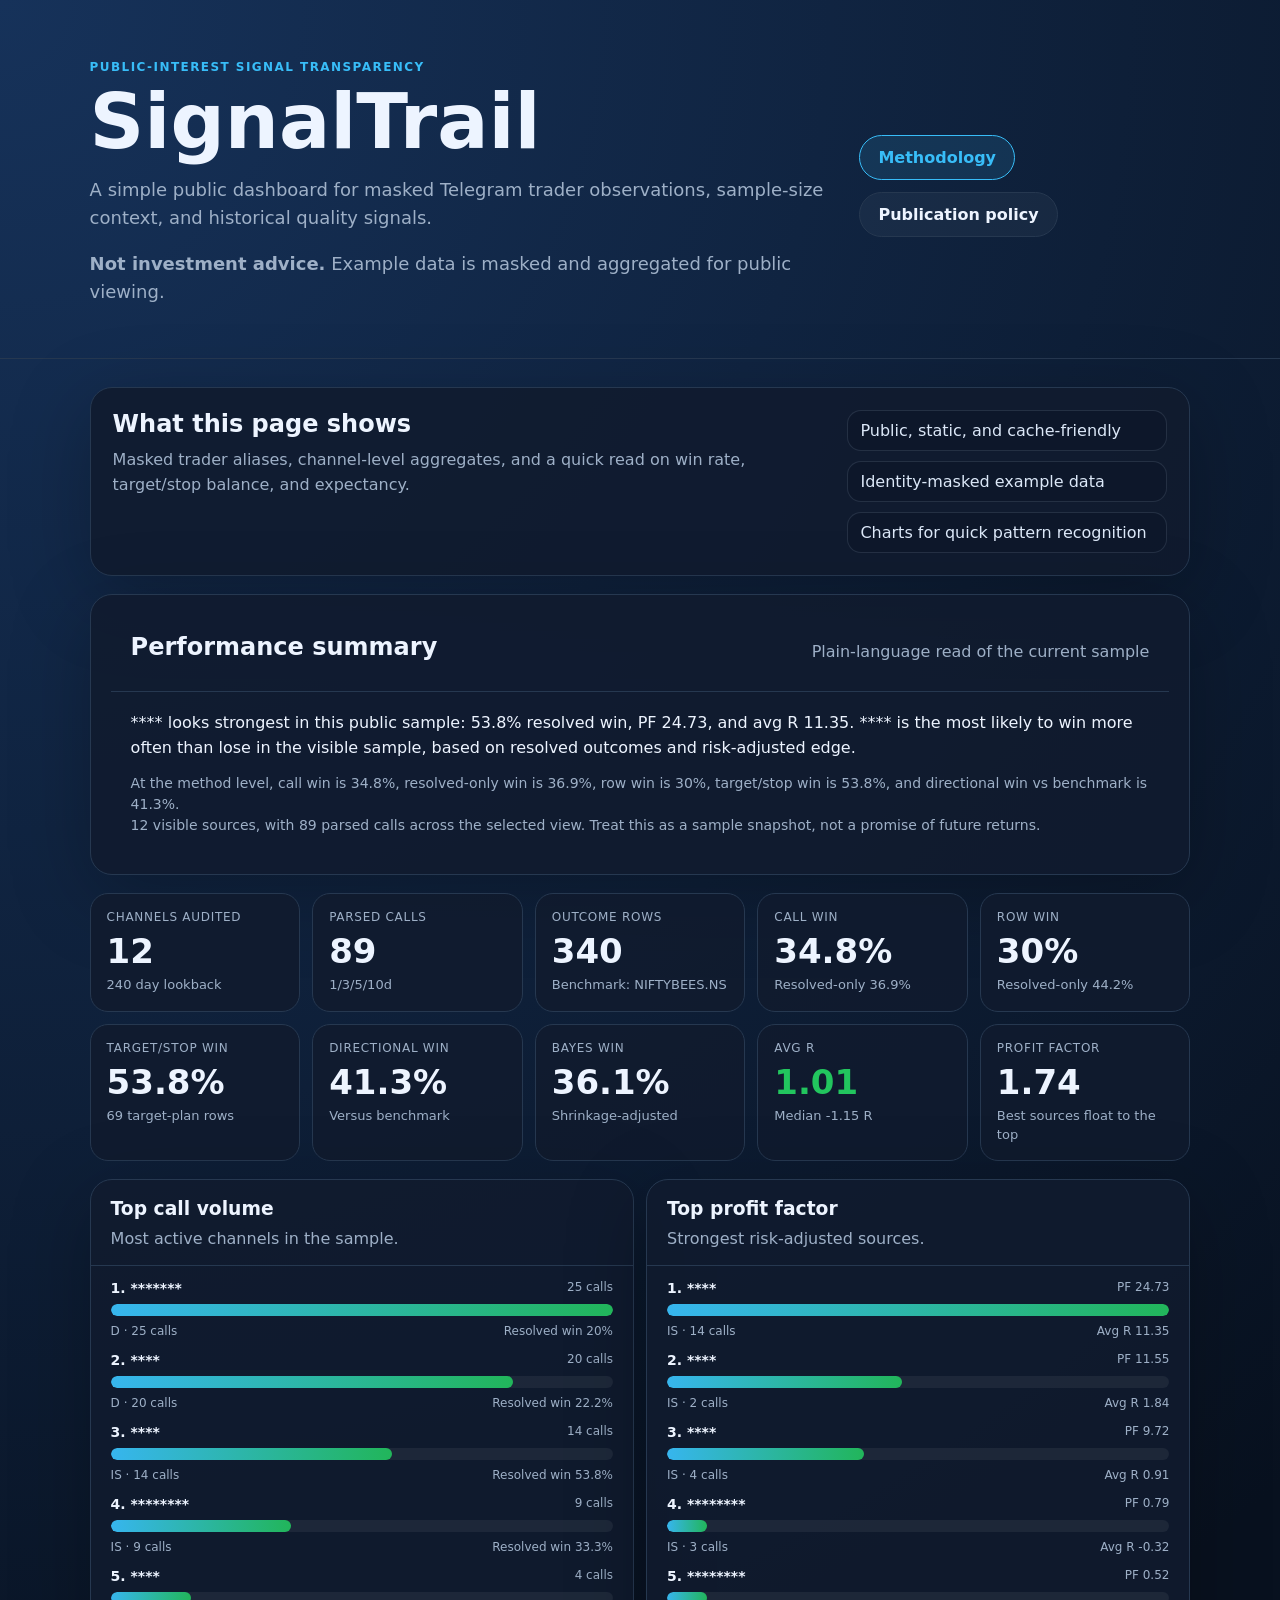
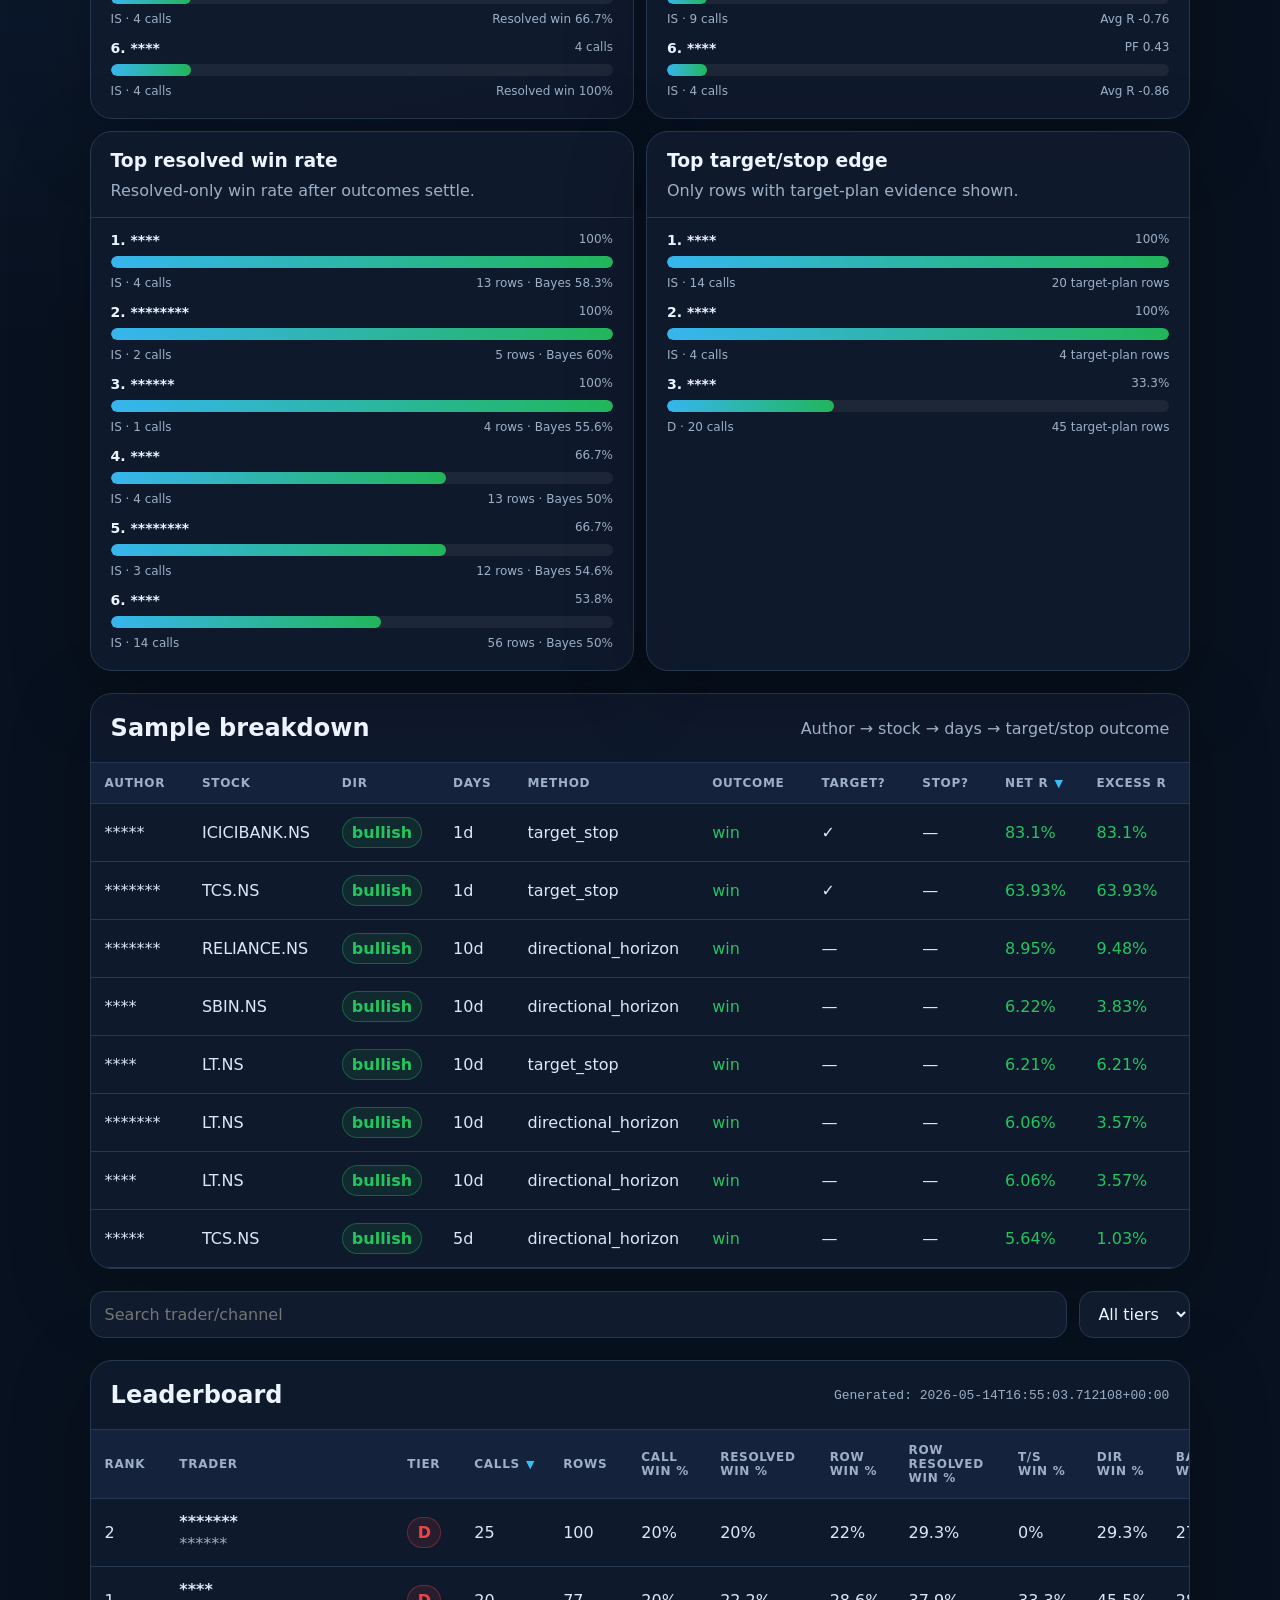
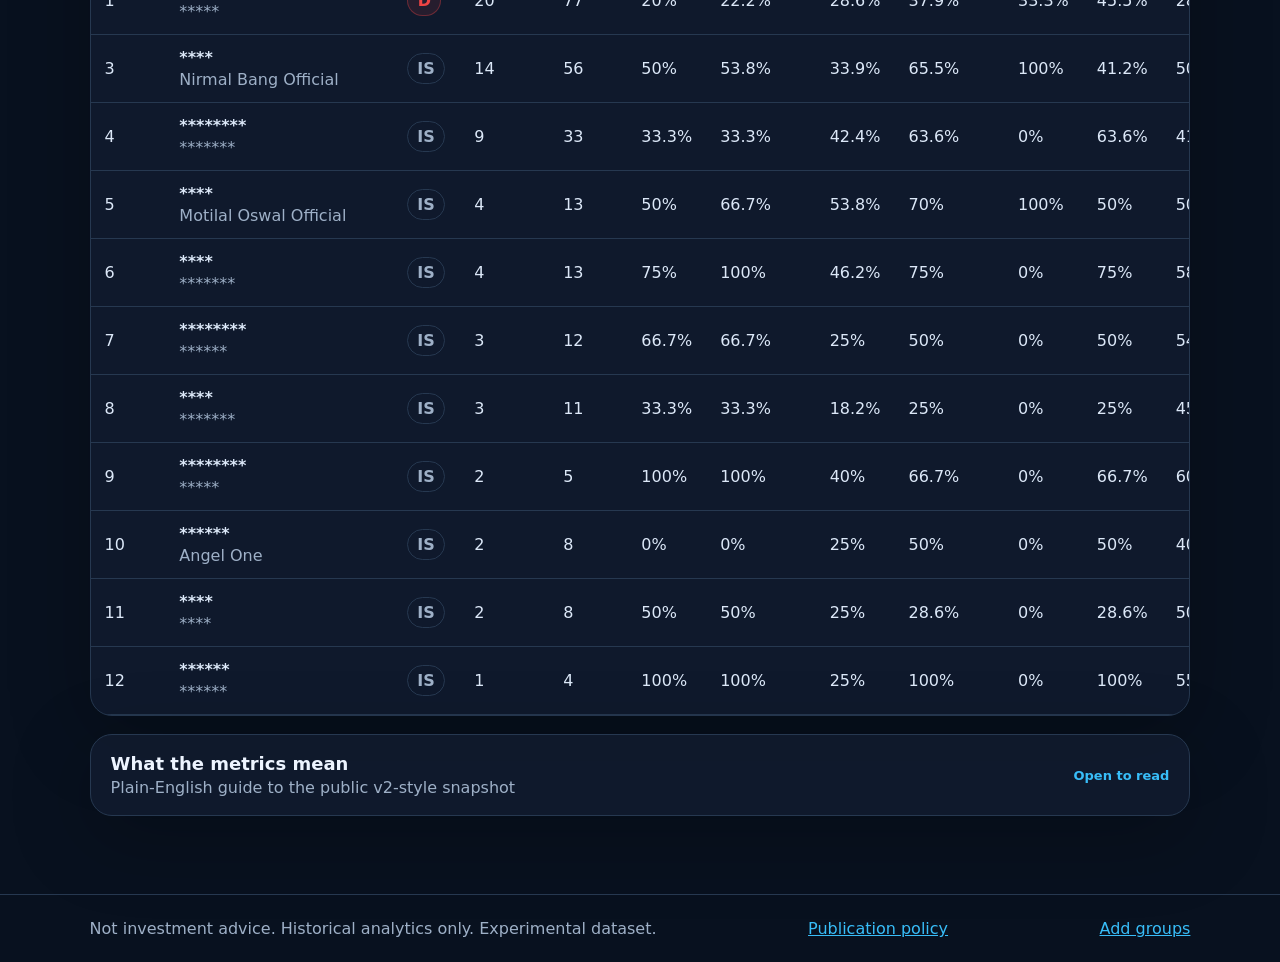
==== public/index.html @ 20137691 "init: SignalTrail — Telegram signal transparency dashboard" ====
<!doctype html>
<html lang="en">
<head>
  <meta charset="utf-8" />
  <meta name="viewport" content="width=device-width, initial-scale=1" />
  <title>SignalTrail</title>
  <link rel="stylesheet" href="styles.css" />
</head>
<body>
  <header class="hero">
    <div>
      <p class="eyebrow">Public-interest signal transparency</p>
      <h1>SignalTrail</h1>
      <p class="lede">A simple public dashboard for masked Telegram trader observations, sample-size context, and historical quality signals.</p>
      <p class="lede"><strong>Not investment advice.</strong> Example data is masked and aggregated for public viewing.</p>
    </div>
    <div class="hero-actions">
      <a class="button" href="methodology.html">Methodology</a>
      <a class="button button-ghost" href="publication-policy.html">Publication policy</a>
    </div>
  </header>

  <main>
    <section class="intro card">
      <div>
        <h2>What this page shows</h2>
        <p>Masked trader aliases, channel-level aggregates, and a quick read on win rate, target/stop balance, and expectancy.</p>
      </div>
      <ul class="intro-list">
        <li>Public, static, and cache-friendly</li>
        <li>Identity-masked example data</li>
        <li>Charts for quick pattern recognition</li>
      </ul>
    </section>

    <section id="insight" class="card insight-card" aria-label="Performance summary"></section>

    <section id="summary" class="summary-grid" aria-label="Leaderboard summary"></section>
    <section id="charts" class="charts" aria-label="Charts"></section>

    <section class="card">
      <div class="card-head">
        <h2>Sample breakdown</h2>
        <span class="muted">Author → stock → days → target/stop outcome</span>
      </div>
      <div class="table-wrap">
        <table id="breakdown"></table>
      </div>
    </section>

    <section class="toolbar">
      <input id="search" placeholder="Search trader/channel" />
      <select id="tierFilter">
        <option value="">All tiers</option>
        <option>A</option><option>B</option><option>C</option><option>D</option><option>IS</option>
      </select>
    </section>

    <section class="card">
      <div class="card-head">
        <h2>Leaderboard</h2>
        <span id="generated">Loading...</span>
      </div>
      <div class="table-wrap">
        <table id="leaderboard"></table>
      </div>
    </section>

    <details class="card metric-guide">
      <summary class="metric-summary">
        <span>
          <strong>What the metrics mean</strong>
          <span class="muted">Plain-English guide to the public v2-style snapshot</span>
        </span>
        <span class="metric-summary-hint">Open to read</span>
      </summary>
      <div class="metric-grid">
        <article class="metric-item"><h3>Messages scanned</h3><p>Total Telegram messages ingested in the backfill window before parsing.</p></article>
        <article class="metric-item"><h3>Parsed calls</h3><p>Messages the parser could turn into actionable stock calls or setups.</p></article>
        <article class="metric-item"><h3>Outcome rows</h3><p>All evaluated result rows, including multiple horizons and method types.</p></article>
        <article class="metric-item"><h3>Call win %</h3><p>Share of calls that ended as wins at the call level after resolution.</p></article>
        <article class="metric-item"><h3>Resolved win %</h3><p>Win rate after excluding unresolved or incomplete cases from the denominator.</p></article>
        <article class="metric-item"><h3>Row win %</h3><p>Win rate across every evaluated row, including horizon-based rows.</p></article>
        <article class="metric-item"><h3>Target/stop win %</h3><p>How often a full trade plan hit target before stop when both levels were available.</p></article>
        <article class="metric-item"><h3>Directional win %</h3><p>Directional edge against the benchmark when the parser had to fall back to horizon-based evaluation.</p></article>
        <article class="metric-item"><h3>Bayes win %</h3><p>Shrinkage-adjusted win rate that softens small-sample spikes.</p></article>
        <article class="metric-item"><h3>Avg R</h3><p>Average return in R-multiples; positive means the sample made money on average.</p></article>
        <article class="metric-item"><h3>Profit factor</h3><p>Gross wins divided by gross losses; above 1.0 is better, higher is stronger.</p></article>
        <article class="metric-item"><h3>Confidence</h3><p>Sample-size label that tells you how much trust to place in the row.</p></article>
      </div>
    </details>
  </main>

  <footer>
    <span>Not investment advice. Historical analytics only. Experimental dataset.</span>
    <a href="publication-policy.html">Publication policy</a>
    <a href="add-groups.html">Add groups</a>
  </footer>

  <script src="app.js"></script>
</body>
</html>
---- public/styles.css ----
:root { color-scheme: dark; --bg:#08111f; --panel:#101b2e; --panel2:#14233b; --panel3:#0d1728; --text:#edf4ff; --muted:#9eb0c7; --line:#263850; --good:#22c55e; --bad:#ef4444; --warn:#f59e0b; --accent:#38bdf8; }
* { box-sizing: border-box; }
body { margin:0; font-family: Inter, ui-sans-serif, system-ui, -apple-system, Segoe UI, sans-serif; background: radial-gradient(circle at top left, #16325a, var(--bg) 45%); color:var(--text); }
a { color:var(--accent); }
.hero { padding:48px 7vw 34px; display:flex; justify-content:space-between; align-items:center; gap:28px; border-bottom:1px solid var(--line); }
.eyebrow { color:var(--accent); text-transform:uppercase; letter-spacing:.12em; font-size:12px; font-weight:800; }
h1 { margin:.1em 0; font-size: clamp(36px, 6vw, 76px); line-height:.95; }
.lede { color:var(--muted); max-width:820px; font-size:18px; line-height:1.55; }
.hero-actions { display:flex; gap:12px; flex-wrap:wrap; }
.button { border:1px solid var(--accent); padding:12px 18px; border-radius:999px; text-decoration:none; font-weight:800; background:rgba(56,189,248,.12); white-space:nowrap; }
.button-ghost { border-color:var(--line); background:rgba(255,255,255,.04); color:var(--text); }
main { padding:28px 7vw 60px; }
.card, .intro { background:rgba(16,27,46,.88); border:1px solid var(--line); border-radius:22px; box-shadow:0 20px 80px rgba(0,0,0,.25); overflow:hidden; }
.intro { display:flex; justify-content:space-between; gap:22px; padding:22px; margin-bottom:18px; align-items:flex-start; }
.intro h2 { margin:0 0 10px; }
.intro p { margin:0; color:var(--muted); max-width:720px; line-height:1.55; }
.intro-list { list-style:none; margin:0; padding:0; display:grid; gap:10px; min-width:min(320px, 100%); }
.intro-list li { padding:10px 12px; border:1px solid rgba(158,176,199,.16); border-radius:14px; background:rgba(13,23,40,.6); color:#dce8f8; }
.insight-card { margin-bottom:18px; padding:18px 20px; }
.insight-card h2 { margin:0 0 10px; }
.insight-copy { color:var(--text); line-height:1.6; font-size:16px; margin:0 0 12px; }
.insight-meta { color:var(--muted); line-height:1.5; margin:0; font-size:14px; }
.metric-guide { margin-bottom:18px; }
.metric-guide { margin-top:18px; }
.metric-guide summary { list-style:none; cursor:pointer; }
.metric-guide summary::-webkit-details-marker { display:none; }
.metric-summary { display:flex; justify-content:space-between; align-items:center; gap:16px; padding:18px 20px; }
.metric-summary strong { display:block; font-size:18px; margin-bottom:4px; }
.metric-summary .muted { display:block; }
.metric-summary-hint { color:var(--accent); font-size:13px; font-weight:800; white-space:nowrap; }
.metric-guide[open] .metric-summary { border-bottom:1px solid var(--line); }
.metric-grid { display:grid; grid-template-columns:repeat(3, minmax(0, 1fr)); gap:12px; padding:18px 20px 22px; }
.metric-item { padding:14px 14px 16px; border:1px solid rgba(158,176,199,.16); border-radius:16px; background:rgba(13,23,40,.6); }
.metric-item h3 { margin:0 0 8px; font-size:16px; }
.metric-item p { margin:0; color:var(--muted); line-height:1.5; font-size:14px; }
.summary-grid { display:grid; grid-template-columns:repeat(5, minmax(0, 1fr)); gap:12px; margin:18px 0; }
.stat { background:rgba(16,27,46,.88); border:1px solid var(--line); border-radius:18px; padding:16px; }
.stat-label { color:var(--muted); font-size:12px; text-transform:uppercase; letter-spacing:.06em; }
.stat-value { margin-top:10px; font-size:clamp(22px, 3vw, 34px); font-weight:900; line-height:1; }
.stat-note { margin-top:8px; color:var(--muted); font-size:13px; line-height:1.45; }
.sortable { cursor:pointer; user-select:none; }
.sortable button { all:unset; display:block; width:100%; cursor:pointer; }
.sort-indicator { color:var(--accent); font-size:11px; margin-left:6px; }
.charts { display:grid; grid-template-columns:repeat(2, minmax(0, 1fr)); gap:12px; margin:18px 0 22px; }
.chart-card { padding:0; }
.chart-head { padding:18px 20px 14px; border-bottom:1px solid var(--line); }
.chart-head h3 { margin:0 0 8px; }
.chart-head p { margin:0; color:var(--muted); line-height:1.5; }
.bars { padding:14px 20px 20px; display:grid; gap:14px; }
.bar-row { display:grid; gap:8px; }
.bar-top { display:flex; justify-content:space-between; gap:12px; font-size:14px; }
.bar-name { font-weight:700; }
.bar-meta, .bar-foot { color:var(--muted); font-size:12px; }
.bar-track { position:relative; height:12px; border-radius:999px; background:rgba(255,255,255,.06); overflow:hidden; }
.bar-fill { position:absolute; inset:0 auto 0 0; border-radius:999px; background:linear-gradient(90deg, rgba(56,189,248,.95), rgba(34,197,94,.9)); }
.bar-fill.good { background:linear-gradient(90deg, rgba(34,197,94,.95), rgba(56,189,248,.9)); }
.bar-fill.warn { background:linear-gradient(90deg, rgba(245,158,11,.95), rgba(56,189,248,.9)); }
.bar-foot { display:flex; justify-content:space-between; gap:12px; }
.toolbar { display:flex; gap:12px; margin:22px 0; }
input, select { background:var(--panel); border:1px solid var(--line); color:var(--text); border-radius:14px; padding:12px 14px; font:inherit; }
input { min-width:280px; flex:1; }
.card-head { display:flex; justify-content:space-between; align-items:center; gap:16px; padding:20px; border-bottom:1px solid var(--line); }
h2 { margin:0; }
#generated { color:var(--muted); font-family:ui-monospace, SFMono-Regular, Menlo, monospace; font-size:13px; }
.table-wrap { overflow:auto; }
table { width:100%; border-collapse:collapse; min-width:900px; }
th, td { padding:13px 14px; text-align:left; border-bottom:1px solid var(--line); }
th { color:var(--muted); font-size:12px; text-transform:uppercase; letter-spacing:.06em; background:var(--panel2); position:sticky; top:0; }
td { color:#dce8f8; }
.tier { display:inline-flex; min-width:34px; justify-content:center; padding:5px 9px; border-radius:999px; font-weight:900; border:1px solid var(--line); }
.tier.A,.tier.B { color:var(--good); background:rgba(34,197,94,.1); border-color:rgba(34,197,94,.35); }
.tier.C { color:var(--warn); background:rgba(245,158,11,.1); border-color:rgba(245,158,11,.35); }
.tier.D { color:var(--bad); background:rgba(239,68,68,.1); border-color:rgba(239,68,68,.35); }
.tier.IS { color:var(--muted); }
.tier.bullish { color:var(--good); background:rgba(34,197,94,.1); border-color:rgba(34,197,94,.35); }
.tier.bearish { color:var(--bad); background:rgba(239,68,68,.1); border-color:rgba(239,68,68,.35); }
.tier.neutral { color:var(--muted); }
/* SEBI badges */
.sebi-badge { display:inline-flex; align-items:center; gap:3px; padding:4px 8px; border-radius:999px; font-size:11px; font-weight:700; white-space:nowrap; }
.sebi-num { color:#22c55e; background:rgba(34,197,94,.1); border:1px solid rgba(34,197,94,.3); font-family:ui-monospace,monospace; }
.sebi-claimed { color:var(--warn); background:rgba(245,158,11,.1); border:1px solid rgba(245,158,11,.3); }
.sebi-no { color:var(--bad); background:rgba(239,68,68,.1); border:1px solid rgba(239,68,68,.3); }
.sebi-unverified { opacity:.6; font-size:10px; }
/* Data quality badges */
.dq-badge { display:inline-block; padding:3px 7px; border-radius:6px; font-size:11px; font-weight:700; }
.dq-full { color:#22c55e; background:rgba(34,197,94,.12); }
.dq-partial { color:var(--accent); background:rgba(56,189,248,.12); }
.dq-warn { color:var(--warn); background:rgba(245,158,11,.12); }
.dq-none { color:var(--muted); background:rgba(255,255,255,.05); }
/* Red flags */
.red-flag { display:inline-block; padding:2px 6px; margin:2px 2px 0 0; border-radius:5px; font-size:10px; font-weight:700; color:var(--bad); background:rgba(239,68,68,.1); border:1px solid rgba(239,68,68,.2); }
.red-flag-inline { color:var(--bad); font-size:11px; font-weight:700; }
.flag-row { margin-top:5px; }
.row-flagged { background:rgba(239,68,68,.04); }
/* Trader cell */
.trader-cell { display:flex; flex-direction:column; gap:3px; min-width:200px; }
.trader-name { font-weight:700; color:#dce8f8; }
.trader-meta { display:flex; align-items:center; gap:6px; }
.channel-link { color:var(--accent); font-size:12px; text-decoration:none; font-family:ui-monospace,monospace; }
.channel-link:hover { text-decoration:underline; }
.info-icon { display:inline-block; margin-left:5px; color:var(--muted); font-size:12px; cursor:help; vertical-align:middle; }
/* Confidence badges */
.conf-badge { display:inline-block; padding:3px 7px; border-radius:6px; font-size:11px; font-weight:700; }
.conf-eligible { color:#22c55e; background:rgba(34,197,94,.12); }
.conf-is { color:var(--muted); background:rgba(255,255,255,.05); }
.conf-none { color:var(--warn); background:rgba(245,158,11,.1); }
/* Dataset switcher & misc */
.button-sm { padding:8px 13px; font-size:12px; }
.obs-note { color:var(--muted); font-size:12px; cursor:help; }

.good { color:var(--good); } .bad { color:var(--bad); } .muted { color:var(--muted); }
footer { padding:24px 7vw; display:flex; justify-content:space-between; gap:16px; border-top:1px solid var(--line); color:var(--muted); }
@media (max-width:980px){ .summary-grid { grid-template-columns:repeat(2, minmax(0, 1fr)); } .charts { grid-template-columns:1fr; } .intro { flex-direction:column; } .metric-grid { grid-template-columns:repeat(2, minmax(0, 1fr)); } }
@media (max-width:760px){ .hero, footer { flex-direction:column; align-items:flex-start; } .toolbar { flex-direction:column; } input { min-width:0; width:100%; } .summary-grid { grid-template-columns:1fr; } .metric-grid { grid-template-columns:1fr; } }
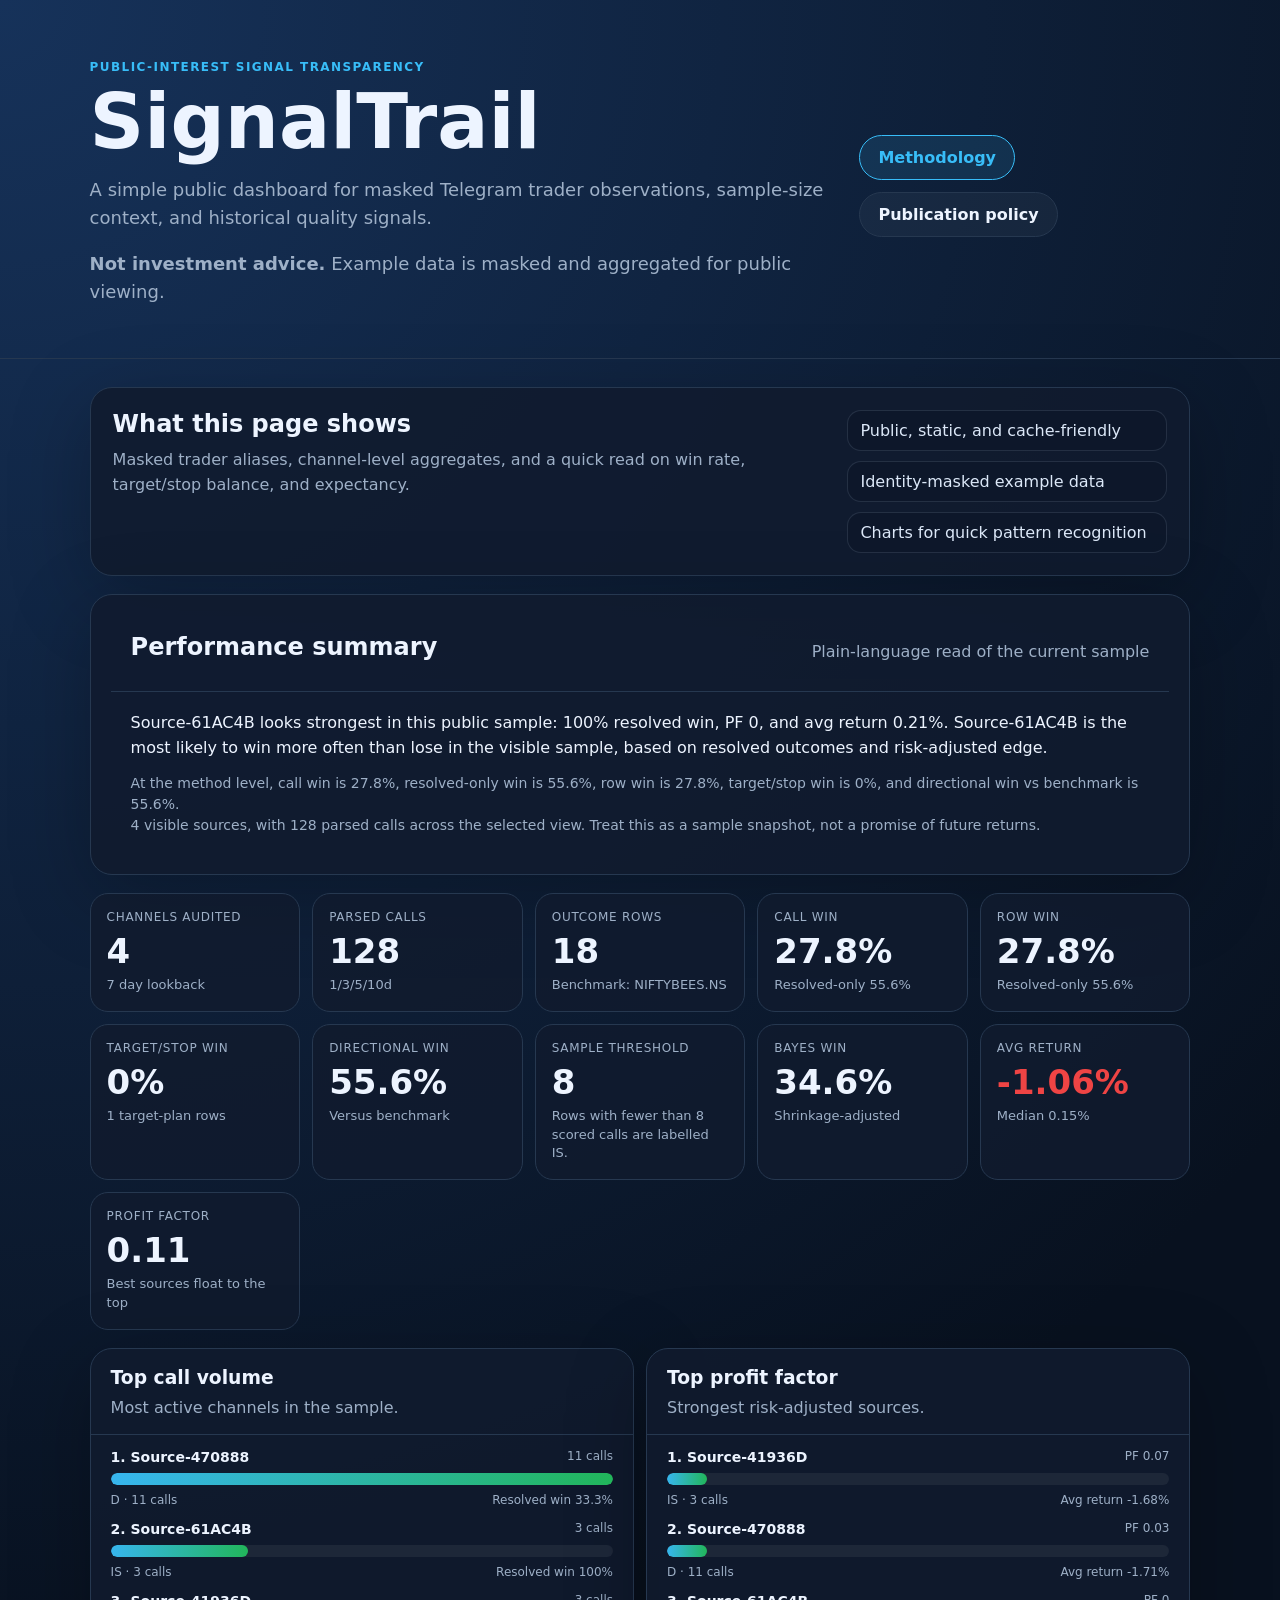
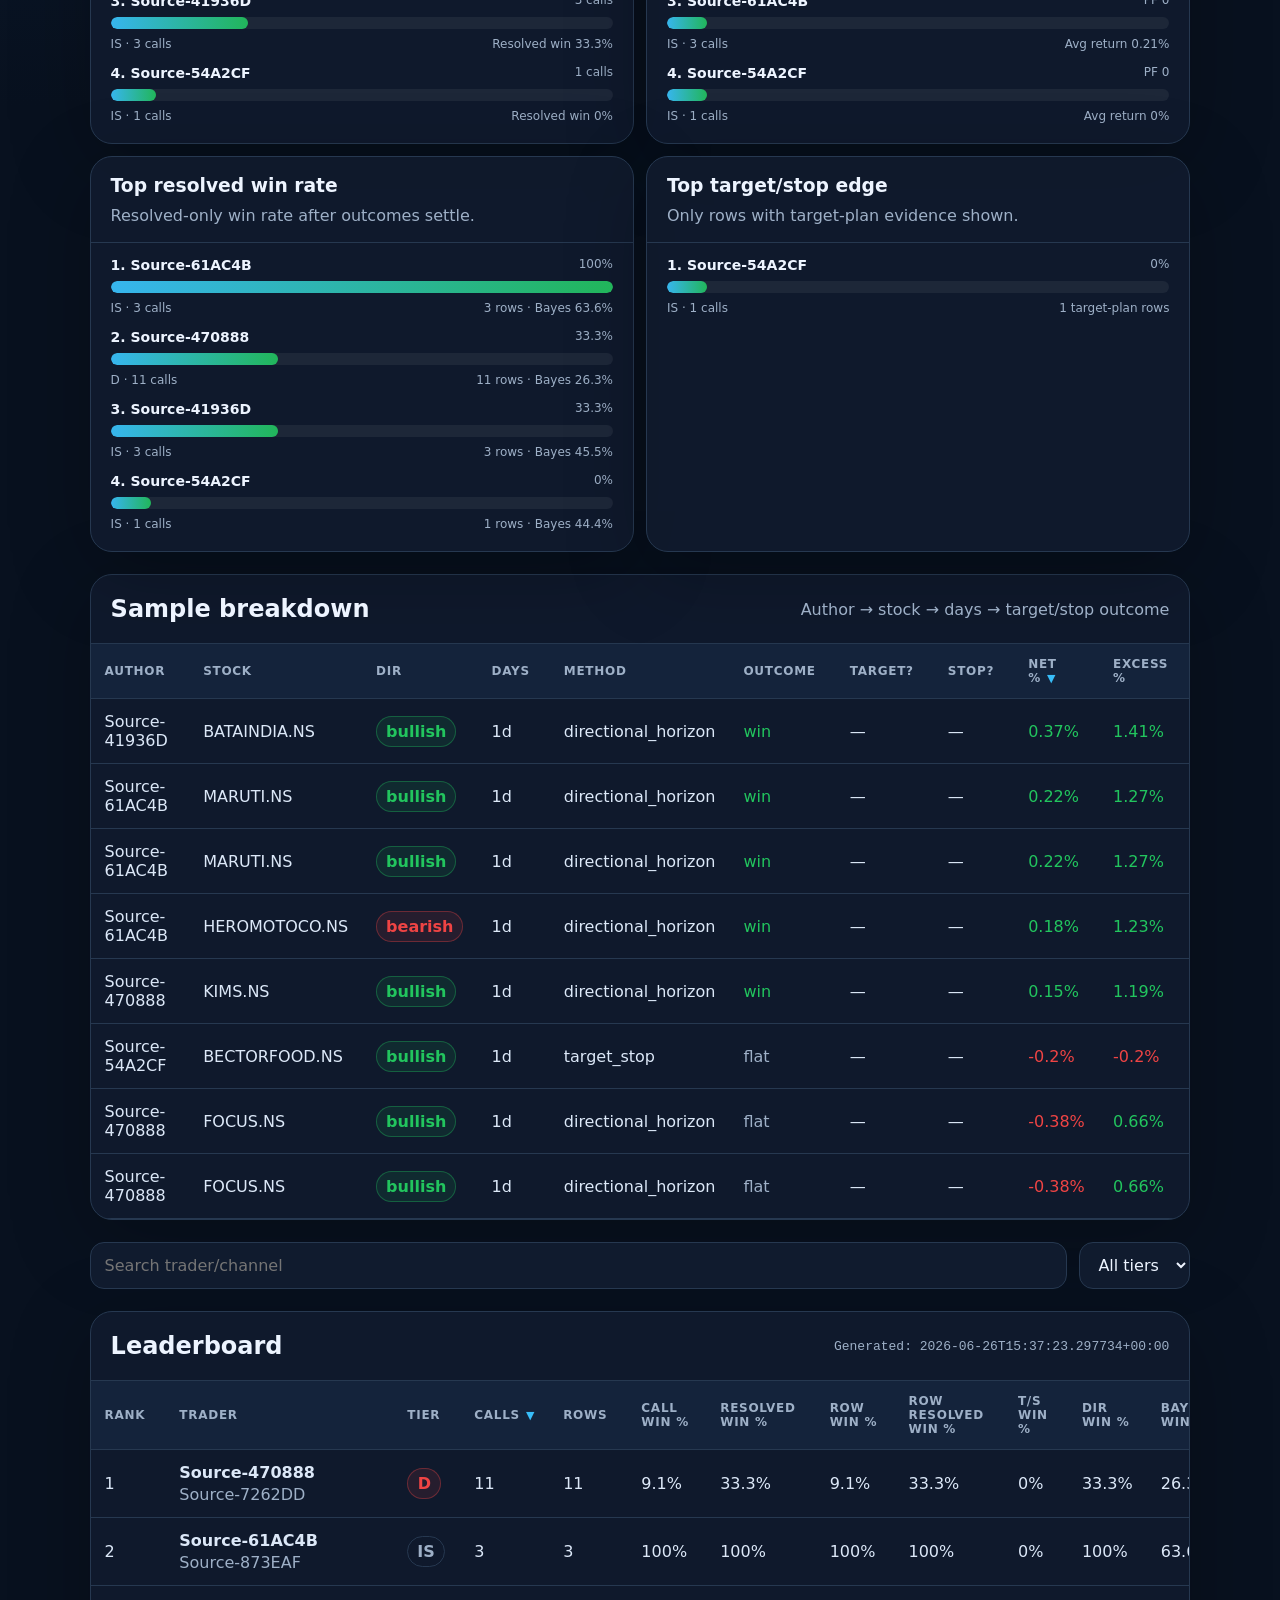
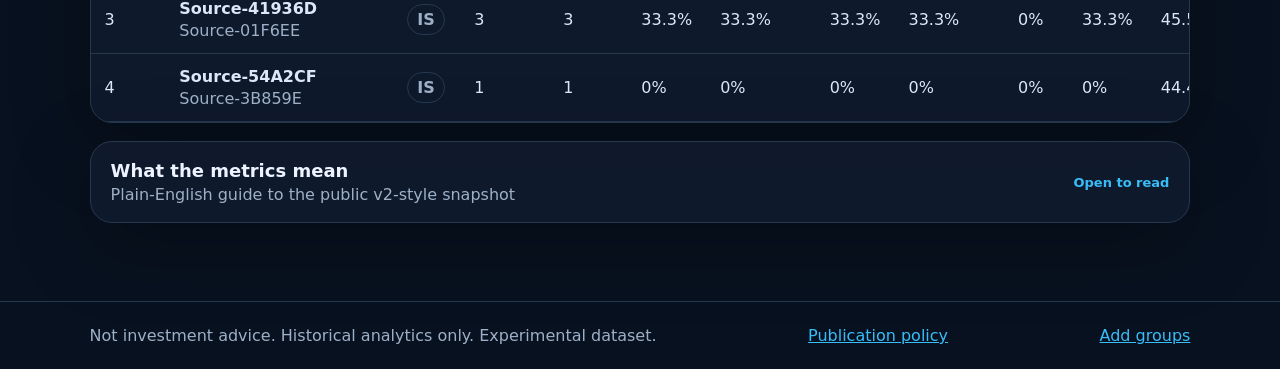
==== commit f44304af: "Make SignalTrail scoring auditable and deployable Route parsed calls by instrument type, exclude uns" ====
--- a/public/index.html
+++ b/public/index.html
@@ -66,6 +66,8 @@
       </div>
     </section>
 
+    <section id="drilldown" class="card drilldown-card" hidden aria-live="polite"></section>
+
     <details class="card metric-guide">
       <summary class="metric-summary">
         <span>
@@ -84,7 +86,7 @@
         <article class="metric-item"><h3>Target/stop win %</h3><p>How often a full trade plan hit target before stop when both levels were available.</p></article>
         <article class="metric-item"><h3>Directional win %</h3><p>Directional edge against the benchmark when the parser had to fall back to horizon-based evaluation.</p></article>
         <article class="metric-item"><h3>Bayes win %</h3><p>Shrinkage-adjusted win rate that softens small-sample spikes.</p></article>
-        <article class="metric-item"><h3>Avg R</h3><p>Average return in R-multiples; positive means the sample made money on average.</p></article>
+        <article class="metric-item"><h3>Avg return</h3><p>Average percentage return for resolved calls; positive means the sample made money on average.</p></article>
         <article class="metric-item"><h3>Profit factor</h3><p>Gross wins divided by gross losses; above 1.0 is better, higher is stronger.</p></article>
         <article class="metric-item"><h3>Confidence</h3><p>Sample-size label that tells you how much trust to place in the row.</p></article>
       </div>
--- a/public/styles.css
+++ b/public/styles.css
@@ -94,10 +94,28 @@
 .row-flagged { background:rgba(239,68,68,.04); }
 /* Trader cell */
 .trader-cell { display:flex; flex-direction:column; gap:3px; min-width:200px; }
+.trader-open { all:unset; cursor:pointer; display:inline-flex; align-items:center; width:max-content; max-width:100%; }
+.trader-open:hover .trader-name { color:var(--accent); }
 .trader-name { font-weight:700; color:#dce8f8; }
 .trader-meta { display:flex; align-items:center; gap:6px; }
 .channel-link { color:var(--accent); font-size:12px; text-decoration:none; font-family:ui-monospace,monospace; }
 .channel-link:hover { text-decoration:underline; }
+.row-selected { background:rgba(56,189,248,.08); }
+.drilldown-card { margin-top:18px; }
+.drilldown-body { padding:18px 20px 22px; display:grid; gap:18px; }
+.drilldown-stats { display:grid; grid-template-columns:repeat(4, minmax(0, 1fr)); gap:12px; }
+.drilldown-grid { display:grid; grid-template-columns:minmax(0, 1.4fr) minmax(300px, .6fr); gap:16px; align-items:start; }
+.drilldown-grid h3 { margin:0 0 10px; }
+.parsed-call-list { display:grid; gap:10px; }
+.parsed-call { border:1px solid rgba(158,176,199,.16); border-radius:10px; background:rgba(13,23,40,.55); overflow:hidden; }
+.parsed-call-head { all:unset; cursor:pointer; display:flex; justify-content:space-between; gap:12px; width:100%; padding:12px 14px; font-weight:800; }
+.parsed-call-head:hover { background:rgba(56,189,248,.08); }
+.parsed-call-detail { display:grid; gap:12px; padding:0 14px 14px; }
+.parsed-grid { display:grid; grid-template-columns:minmax(120px, .35fr) minmax(0, 1fr); gap:8px 12px; margin:0; }
+.parsed-grid dt { color:var(--muted); text-transform:capitalize; }
+.parsed-grid dd { margin:0; color:#dce8f8; overflow-wrap:anywhere; }
+.raw-message { margin:0; padding:12px; border-radius:8px; border:1px solid rgba(158,176,199,.16); background:rgba(0,0,0,.22); color:#dce8f8; white-space:pre-wrap; overflow-wrap:anywhere; font:12px/1.55 ui-monospace, SFMono-Regular, Menlo, monospace; }
+.small-table table { min-width:420px; }
 .info-icon { display:inline-block; margin-left:5px; color:var(--muted); font-size:12px; cursor:help; vertical-align:middle; }
 /* Confidence badges */
 .conf-badge { display:inline-block; padding:3px 7px; border-radius:6px; font-size:11px; font-weight:700; }
@@ -110,5 +128,5 @@
 
 .good { color:var(--good); } .bad { color:var(--bad); } .muted { color:var(--muted); }
 footer { padding:24px 7vw; display:flex; justify-content:space-between; gap:16px; border-top:1px solid var(--line); color:var(--muted); }
-@media (max-width:980px){ .summary-grid { grid-template-columns:repeat(2, minmax(0, 1fr)); } .charts { grid-template-columns:1fr; } .intro { flex-direction:column; } .metric-grid { grid-template-columns:repeat(2, minmax(0, 1fr)); } }
-@media (max-width:760px){ .hero, footer { flex-direction:column; align-items:flex-start; } .toolbar { flex-direction:column; } input { min-width:0; width:100%; } .summary-grid { grid-template-columns:1fr; } .metric-grid { grid-template-columns:1fr; } }
+@media (max-width:980px){ .summary-grid { grid-template-columns:repeat(2, minmax(0, 1fr)); } .charts { grid-template-columns:1fr; } .intro { flex-direction:column; } .metric-grid { grid-template-columns:repeat(2, minmax(0, 1fr)); } .drilldown-stats { grid-template-columns:repeat(2, minmax(0, 1fr)); } .drilldown-grid { grid-template-columns:1fr; } }
+@media (max-width:760px){ .hero, footer { flex-direction:column; align-items:flex-start; } .toolbar { flex-direction:column; } input { min-width:0; width:100%; } .summary-grid { grid-template-columns:1fr; } .metric-grid { grid-template-columns:1fr; } .drilldown-stats { grid-template-columns:1fr; } .parsed-call-head { flex-direction:column; } .parsed-grid { grid-template-columns:1fr; } }
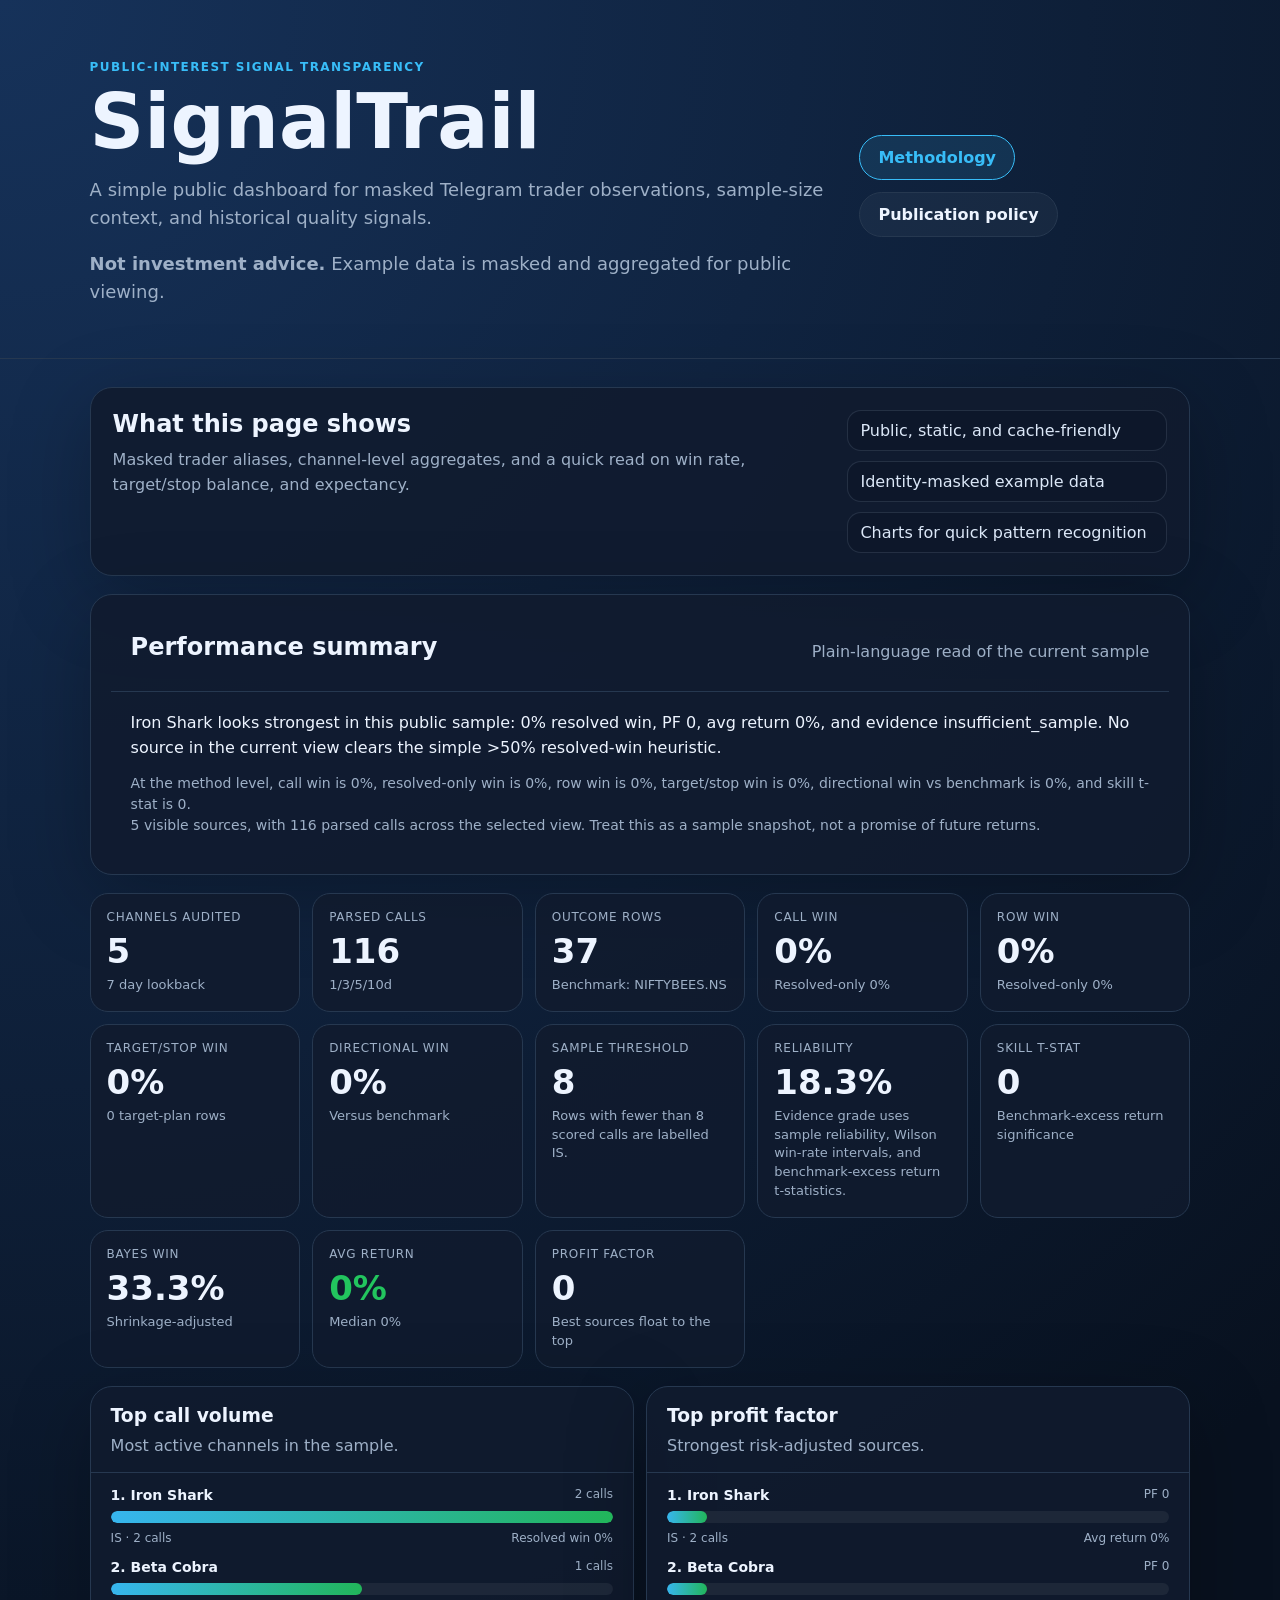
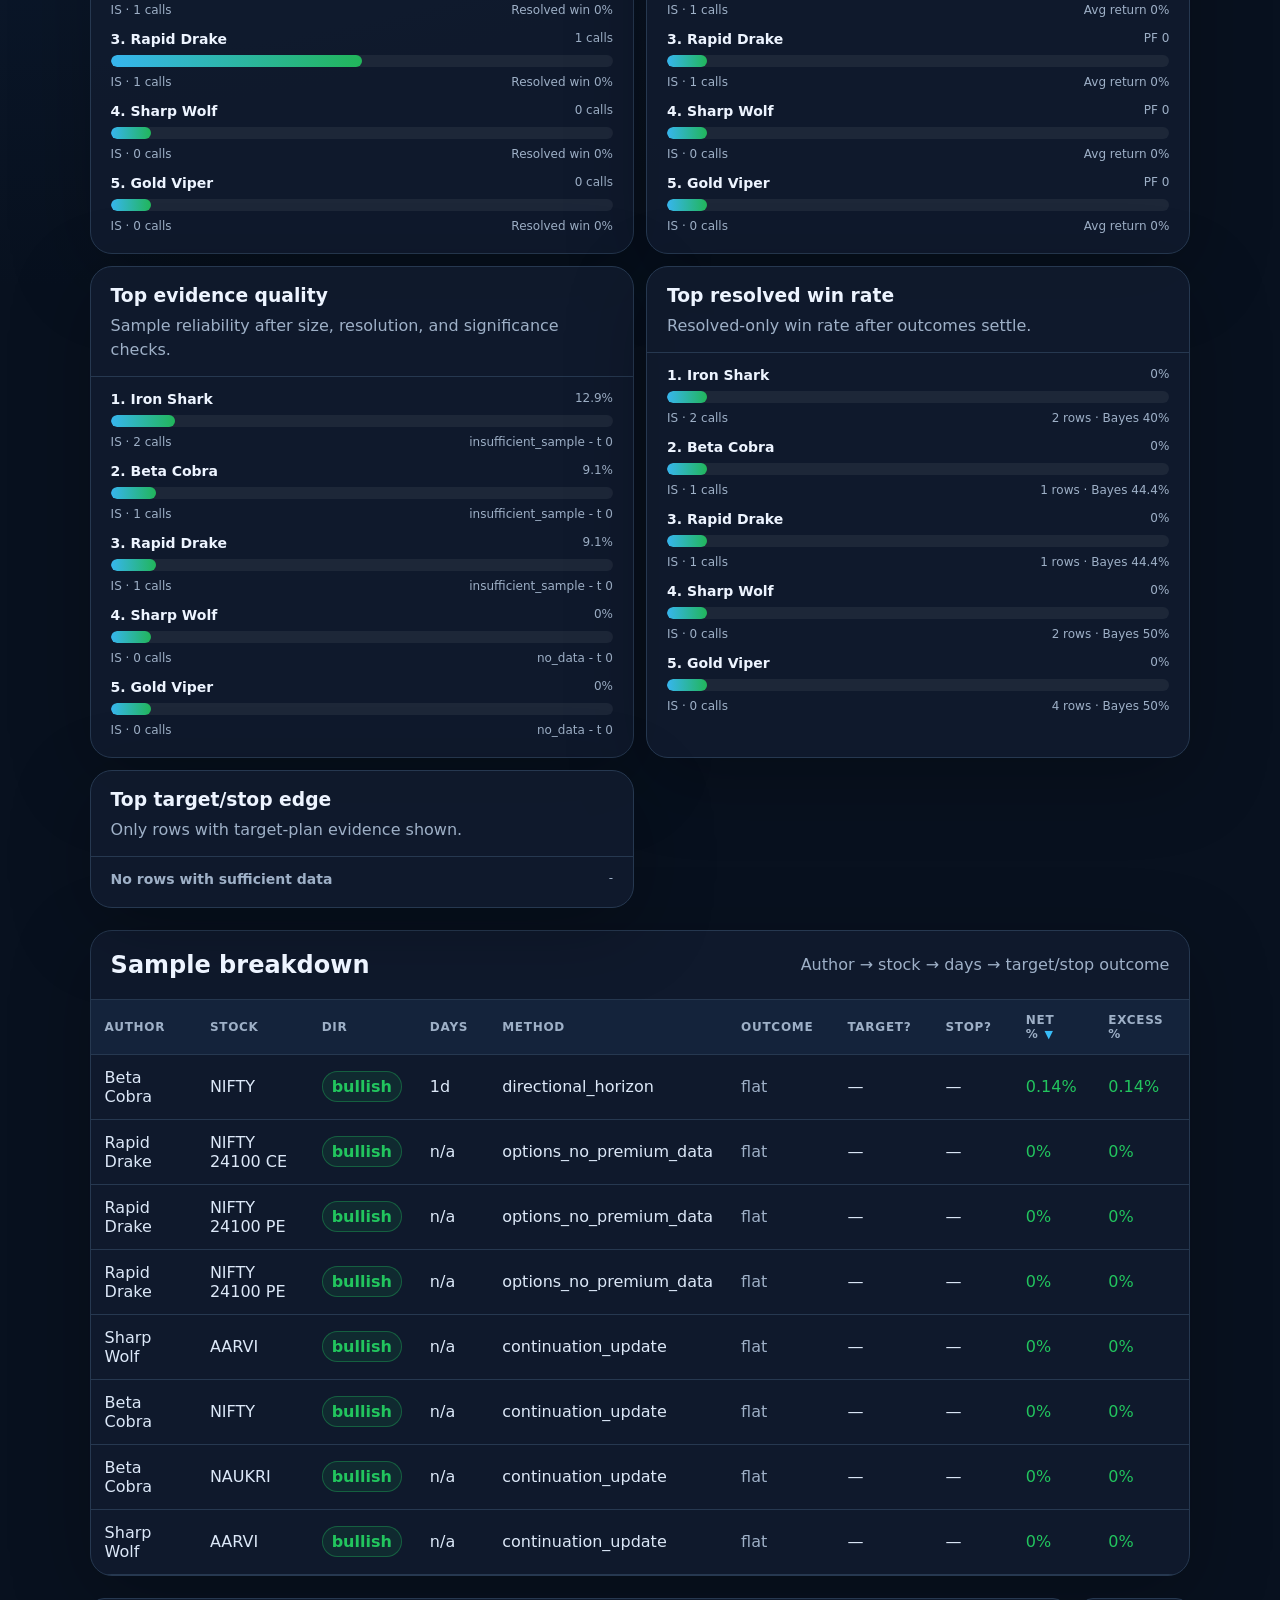
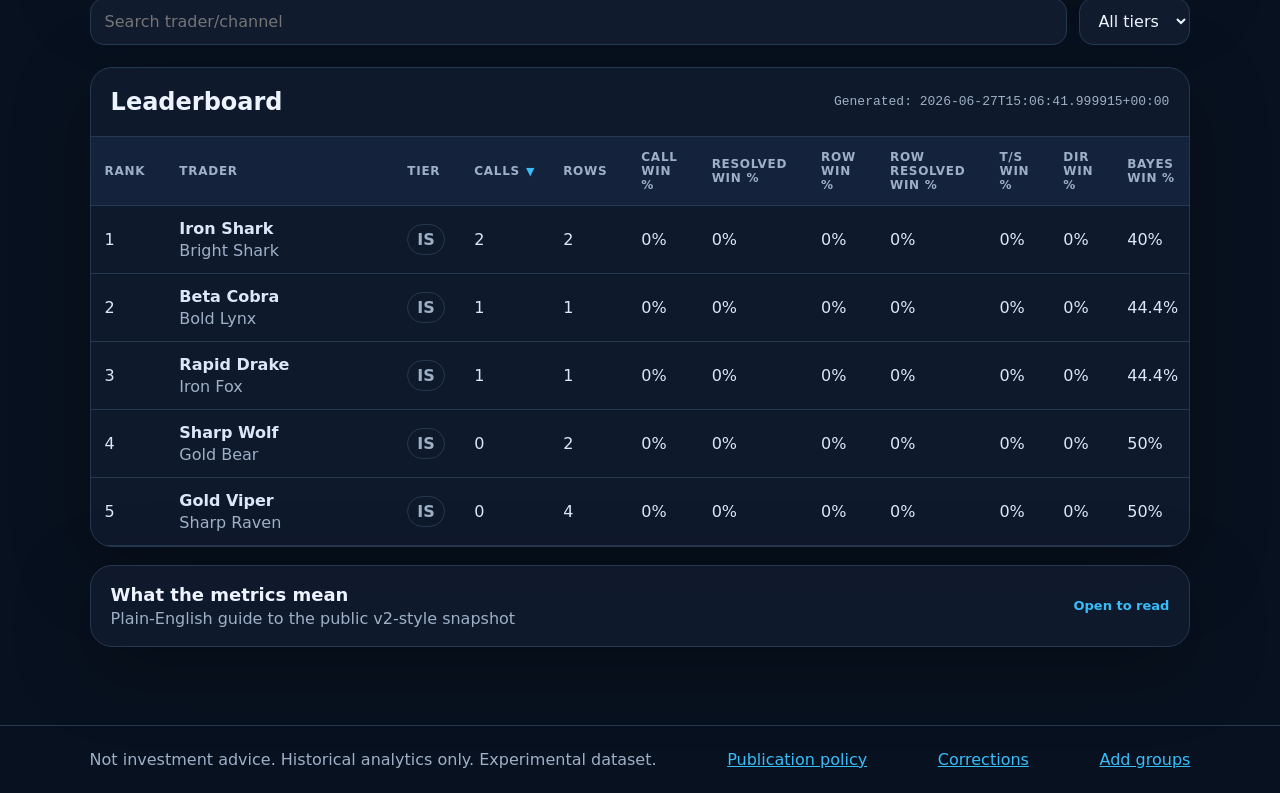
==== commit 0fa5c921: "Harden SignalTrail parser and publication flow" ====
--- a/public/index.html
+++ b/public/index.html
@@ -4,6 +4,7 @@
   <meta charset="utf-8" />
   <meta name="viewport" content="width=device-width, initial-scale=1" />
   <title>SignalTrail</title>
+  <link rel="icon" href="favicon.svg" type="image/svg+xml" />
   <link rel="stylesheet" href="styles.css" />
 </head>
 <body>
@@ -96,6 +97,7 @@
   <footer>
     <span>Not investment advice. Historical analytics only. Experimental dataset.</span>
     <a href="publication-policy.html">Publication policy</a>
+    <a href="https://github.com/disc0nnctd/SignalTrail/issues">Corrections</a>
     <a href="add-groups.html">Add groups</a>
   </footer>
 
--- a/public/styles.css
+++ b/public/styles.css
@@ -11,6 +11,9 @@
 .button-ghost { border-color:var(--line); background:rgba(255,255,255,.04); color:var(--text); }
 main { padding:28px 7vw 60px; }
 .card, .intro { background:rgba(16,27,46,.88); border:1px solid var(--line); border-radius:22px; box-shadow:0 20px 80px rgba(0,0,0,.25); overflow:hidden; }
+.prose-card { padding:22px; margin-bottom:18px; }
+.prose-card h2 { margin:0 0 14px; }
+.prose-card p, .prose-card li { line-height:1.55; }
 .intro { display:flex; justify-content:space-between; gap:22px; padding:22px; margin-bottom:18px; align-items:flex-start; }
 .intro h2 { margin:0 0 10px; }
 .intro p { margin:0; color:var(--muted); max-width:720px; line-height:1.55; }
@@ -129,4 +132,4 @@
 .good { color:var(--good); } .bad { color:var(--bad); } .muted { color:var(--muted); }
 footer { padding:24px 7vw; display:flex; justify-content:space-between; gap:16px; border-top:1px solid var(--line); color:var(--muted); }
 @media (max-width:980px){ .summary-grid { grid-template-columns:repeat(2, minmax(0, 1fr)); } .charts { grid-template-columns:1fr; } .intro { flex-direction:column; } .metric-grid { grid-template-columns:repeat(2, minmax(0, 1fr)); } .drilldown-stats { grid-template-columns:repeat(2, minmax(0, 1fr)); } .drilldown-grid { grid-template-columns:1fr; } }
-@media (max-width:760px){ .hero, footer { flex-direction:column; align-items:flex-start; } .toolbar { flex-direction:column; } input { min-width:0; width:100%; } .summary-grid { grid-template-columns:1fr; } .metric-grid { grid-template-columns:1fr; } .drilldown-stats { grid-template-columns:1fr; } .parsed-call-head { flex-direction:column; } .parsed-grid { grid-template-columns:1fr; } }
+@media (max-width:760px){ .hero, footer { flex-direction:column; align-items:flex-start; } .card-head, .metric-summary { flex-direction:column; align-items:flex-start; } #generated { overflow-wrap:anywhere; } .toolbar { flex-direction:column; } input { min-width:0; width:100%; } .summary-grid { grid-template-columns:1fr; } .metric-grid { grid-template-columns:1fr; } .drilldown-stats { grid-template-columns:1fr; } .parsed-call-head { flex-direction:column; } .parsed-grid { grid-template-columns:1fr; } }
